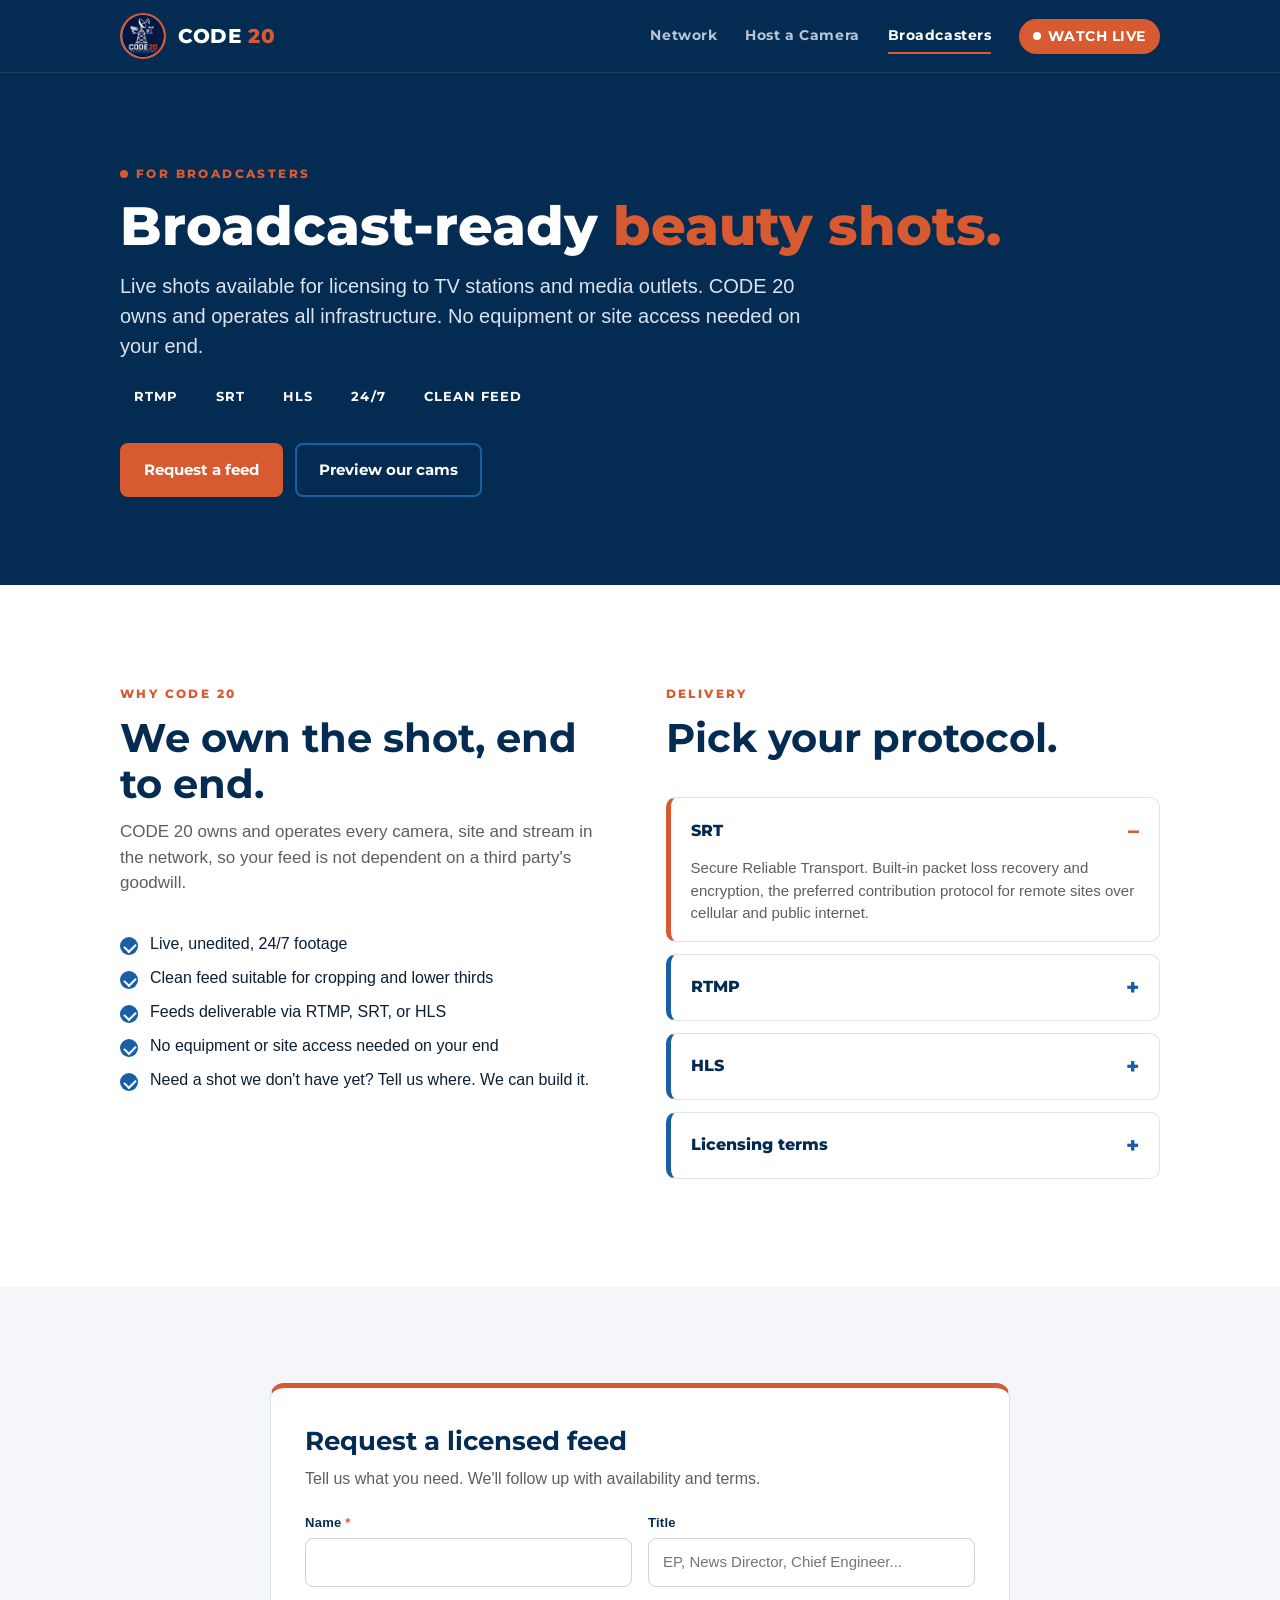
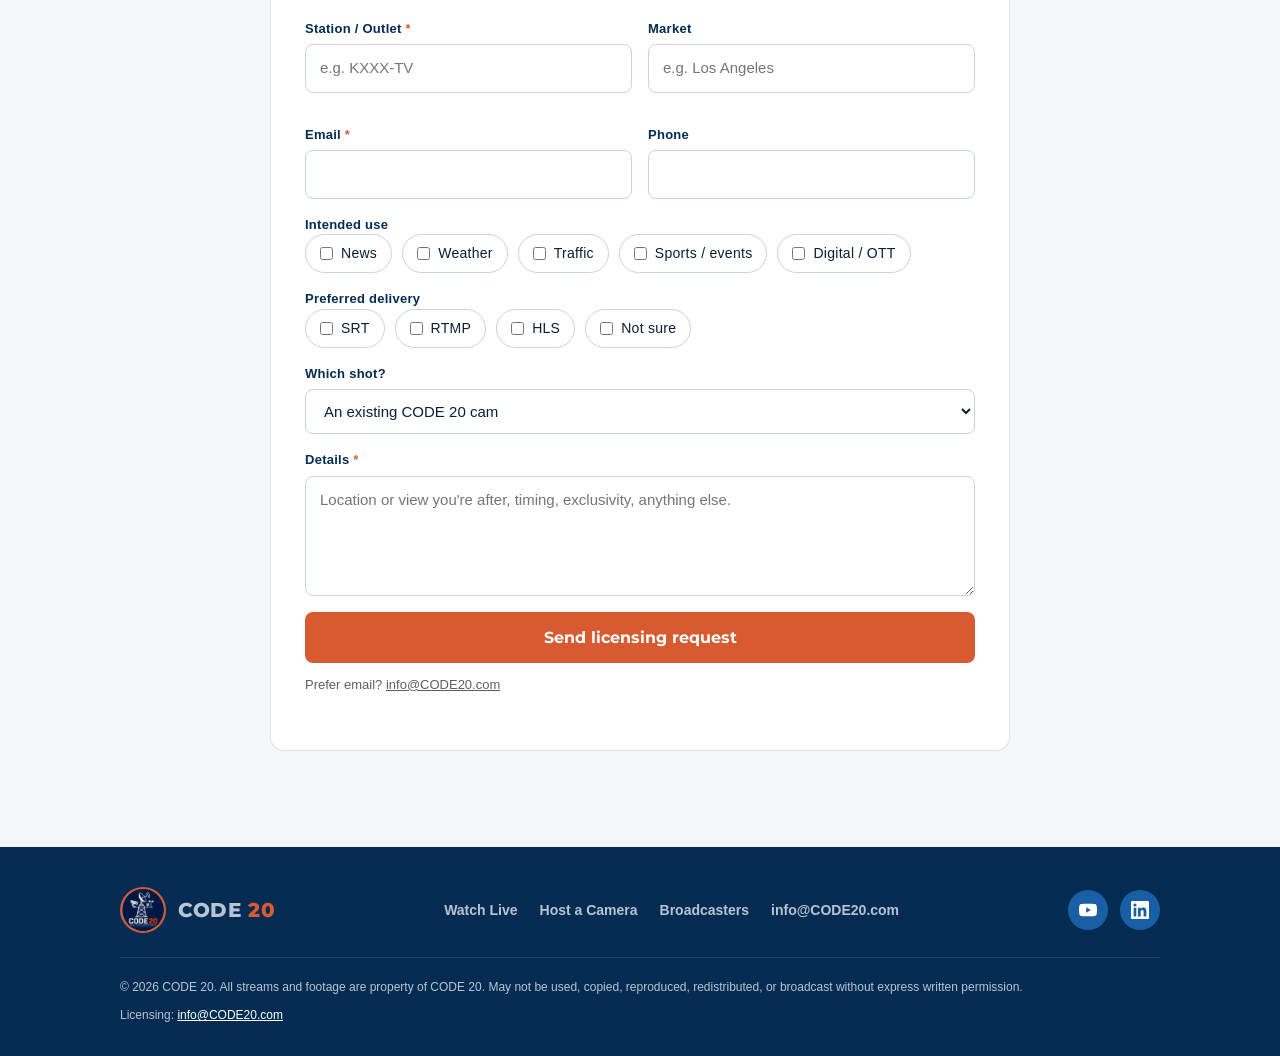
==== broadcasters.html @ 58dc3b3d "Multi-page site: Host and Broadcasters pages, forms, logo and banner" ====
<!DOCTYPE html>
<html lang="en">
<head>
<meta charset="UTF-8">
<meta name="viewport" content="width=device-width, initial-scale=1">
<title>For Broadcasters | CODE 20 LIVE CAMS</title>
<meta name="description" content="Broadcast-ready beauty shots for TV stations and media outlets. CODE 20 owns and operates all infrastructure; feeds via RTMP, SRT, or HLS.">
<meta property="og:title" content="For Broadcasters | CODE 20 LIVE CAMS">
<meta property="og:description" content="Broadcast-ready beauty shots for TV stations and media outlets. CODE 20 owns and operates all infrastructure; feeds via RTMP, SRT, or HLS.">
<meta property="og:image" content="https://code20.com/banner.jpg">
<link rel="icon" href="logo.jpg">
<link rel="preconnect" href="https://fonts.googleapis.com">
<link rel="preconnect" href="https://fonts.gstatic.com" crossorigin>
<link href="https://fonts.googleapis.com/css2?family=Montserrat:wght@600;700;800&display=swap" rel="stylesheet">
<link rel="stylesheet" href="styles.css">
</head>
<body>
  <header class="site-header">
    <div class="wrap">
      <a class="brand" href="index.html"><img src="logo.jpg" alt="CODE 20 logo"><span>CODE <span class="twenty">20</span></span></a>
      <nav>
        <a href="index.html#network">Network</a>
        <a href="host.html">Host a Camera</a>
        <a href="broadcasters.html" class="active">Broadcasters</a>
        <a class="live-pill" href="index.html#live"><span class="dot"></span>WATCH LIVE</a>
      </nav>
    </div>
  </header>

  <section class="page-hero">
    <div class="wrap">
      <span class="eyebrow"><span class="dot coral"></span>For broadcasters</span>
      <h1>Broadcast-ready <em>beauty shots.</em></h1>
      <p>Live shots available for licensing to TV stations and media outlets. CODE 20 owns and operates all infrastructure. No equipment or site access needed on your end.</p>
      <div class="chips"><span class="chip">RTMP</span><span class="chip">SRT</span><span class="chip">HLS</span><span class="chip">24/7</span><span class="chip">CLEAN FEED</span></div>
      <div class="cta"><a class="btn coral" href="#license">Request a feed</a><a class="btn outline" href="https://www.youtube.com/@CODE20LIVECAMS" target="_blank" rel="noopener">Preview our cams</a></div>
    </div>
  </section>

  <section class="band">
    <div class="wrap two-col">
      <div>
        <div class="section-head">
          <span class="eyebrow">Why CODE 20</span>
          <h2>We own the shot, end to end.</h2>
          <p>CODE 20 owns and operates every camera, site and stream in the network, so your feed is not dependent on a third party's goodwill.</p>
        </div>
        <ul class="checks">
          <li>Live, unedited, 24/7 footage</li>
          <li>Clean feed suitable for cropping and lower thirds</li>
          <li>Feeds deliverable via RTMP, SRT, or HLS</li>
          <li>No equipment or site access needed on your end</li>
          <li>Need a shot we don't have yet? Tell us where. We can build it.</li>
        </ul>
      </div>
      <div>
        <div class="section-head">
          <span class="eyebrow">Delivery</span>
          <h2>Pick your protocol.</h2>
        </div>
        <details class="spec" open><summary>SRT</summary><p>Secure Reliable Transport. Built-in packet loss recovery and encryption, the preferred contribution protocol for remote sites over cellular and public internet.</p></details>
        <details class="spec"><summary>RTMP</summary><p>The universal standard for live ingest. Works with virtually every encoder, decoder and streaming platform in your control room.</p></details>
        <details class="spec"><summary>HLS</summary><p>HTTP-based delivery for web players, monitoring walls and OTT workflows. Easy to drop into any browser or media server.</p></details>
        <details class="spec"><summary>Licensing terms</summary><p>All streams and footage are property of CODE 20 and may not be used, copied, reproduced, redistributed, or broadcast without express written permission. Licensing is arranged per station or outlet. Inquiries: <a href="mailto:info@CODE20.com">info@CODE20.com</a>.</p></details>
      </div>
    </div>
  </section>

  <section class="band paper" id="license">
    <div class="wrap" style="max-width:820px">
      <form class="form-card" action="https://formsubmit.co/info@CODE20.com" method="POST">
        <h2>Request a licensed feed</h2>
        <p>Tell us what you need. We'll follow up with availability and terms.</p>
        <input type="hidden" name="_subject" value="New broadcaster licensing inquiry - code20.com">
        <input type="hidden" name="_template" value="table">
        <input type="hidden" name="_next" value="https://code20.com/thanks.html">
        <input type="text" name="_honey" style="display:none">
        <div class="grid2">
          <div class="field"><label for="b-name">Name <span class="req">*</span></label><input id="b-name" name="Name" required></div>
          <div class="field"><label for="b-title">Title</label><input id="b-title" name="Title" placeholder="EP, News Director, Chief Engineer..."></div>
          <div class="field"><label for="b-org">Station / Outlet <span class="req">*</span></label><input id="b-org" name="Station or outlet" required placeholder="e.g. KXXX-TV"></div>
          <div class="field"><label for="b-mkt">Market</label><input id="b-mkt" name="Market" placeholder="e.g. Los Angeles"></div>
          <div class="field"><label for="b-email">Email <span class="req">*</span></label><input id="b-email" type="email" name="email" required></div>
          <div class="field"><label for="b-phone">Phone</label><input id="b-phone" type="tel" name="Phone"></div>
        </div>
        <fieldset class="field"><legend>Intended use</legend>
          <div class="opts"><label><input type="checkbox" name="Use" value="News"> News</label><label><input type="checkbox" name="Use" value="Weather"> Weather</label><label><input type="checkbox" name="Use" value="Traffic"> Traffic</label><label><input type="checkbox" name="Use" value="Sports / events"> Sports / events</label><label><input type="checkbox" name="Use" value="Digital / OTT"> Digital / OTT</label></div></fieldset>
        <fieldset class="field"><legend>Preferred delivery</legend>
          <div class="opts"><label><input type="checkbox" name="Delivery" value="SRT"> SRT</label><label><input type="checkbox" name="Delivery" value="RTMP"> RTMP</label><label><input type="checkbox" name="Delivery" value="HLS"> HLS</label><label><input type="checkbox" name="Delivery" value="Not sure"> Not sure</label></div></fieldset>
        <div class="field"><label for="b-shot">Which shot?</label>
          <select id="b-shot" name="Shot"><option>An existing CODE 20 cam</option><option>A custom shot we want you to build</option><option>Not sure yet</option></select></div>
        <div class="field"><label for="b-msg">Details <span class="req">*</span></label><textarea id="b-msg" name="Details" required placeholder="Location or view you're after, timing, exclusivity, anything else."></textarea></div>
        <button class="btn coral" type="submit">Send licensing request</button>
        <p class="small">Prefer email? <a href="mailto:info@CODE20.com">info@CODE20.com</a></p>
      </form>
    </div>
  </section>

  <footer>
    <div class="wrap">
      <div class="foot-top">
        <a class="brand" href="index.html"><img src="logo.jpg" alt=""><span>CODE <span class="twenty">20</span></span></a>
        <div class="foot-links">
          <a href="index.html#live">Watch Live</a>
          <a href="host.html">Host a Camera</a>
          <a href="broadcasters.html">Broadcasters</a>
          <a href="mailto:info@CODE20.com">info@CODE20.com</a>
        </div>
        <div class="social">
          <a href="https://www.youtube.com/@CODE20LIVECAMS" target="_blank" rel="noopener" aria-label="YouTube"><svg viewBox="0 0 24 24"><path d="M23.5 6.2a3 3 0 0 0-2.1-2.1C19.5 3.6 12 3.6 12 3.6s-7.5 0-9.4.5A3 3 0 0 0 .5 6.2 31 31 0 0 0 0 12a31 31 0 0 0 .5 5.8 3 3 0 0 0 2.1 2.1c1.9.5 9.4.5 9.4.5s7.5 0 9.4-.5a3 3 0 0 0 2.1-2.1A31 31 0 0 0 24 12a31 31 0 0 0-.5-5.8zM9.6 15.6V8.4l6.2 3.6-6.2 3.6z"/></svg></a>
          <a href="https://www.linkedin.com/company/code20livecams/" target="_blank" rel="noopener" aria-label="LinkedIn"><svg viewBox="0 0 24 24"><path d="M20.4 20.5h-3.6v-5.6c0-1.3 0-3-1.8-3s-2.1 1.4-2.1 2.9v5.7H9.3V9h3.4v1.6h.1c.5-.9 1.6-1.8 3.4-1.8 3.6 0 4.3 2.4 4.3 5.5v6.2zM5.3 7.4a2.1 2.1 0 1 1 0-4.2 2.1 2.1 0 0 1 0 4.2zM7.1 20.5H3.5V9h3.6v11.5zM22.2 0H1.8C.8 0 0 .8 0 1.7v20.6c0 .9.8 1.7 1.8 1.7h20.4c1 0 1.8-.8 1.8-1.7V1.7C24 .8 23.2 0 22.2 0z"/></svg></a>
        </div>
      </div>
      <div class="foot-bottom">
        <div>&copy; <span class="yr">2026</span> CODE 20. All streams and footage are property of CODE 20. May not be used, copied, reproduced, redistributed, or broadcast without express written permission.</div>
        <div>Licensing: <a href="mailto:info@CODE20.com">info@CODE20.com</a></div>
      </div>
    </div>
  </footer>
<script>document.querySelectorAll('.yr').forEach(e=>e.textContent=new Date().getFullYear());</script>
</body>
</html>
---- styles.css ----
/* CODE 20 brand kit: navy #042C53, blue #185FA5, coral #D85A30, gray #5F5E5A. Flat, no gradients. */
:root{--blue:#185FA5;--navy:#042C53;--navy2:#06386A;--coral:#D85A30;--gray:#5F5E5A;--ink:#0B1F33;--white:#FFFFFF;--paper:#F4F6F9;--line:#DDE3EA;--soft:#B9C4D2}
*{box-sizing:border-box;margin:0;padding:0}
html{scroll-behavior:smooth}
body{font-family:Arial,Helvetica,sans-serif;color:var(--ink);background:var(--white);min-height:100vh;display:flex;flex-direction:column;line-height:1.5}
h1,h2,h3,.brand,.btn,.eyebrow,nav a{font-family:Montserrat,Arial,Helvetica,sans-serif}
a{color:inherit}
img{max-width:100%;display:block}
.wrap{max-width:1120px;margin:0 auto;padding:0 clamp(20px,5vw,40px)}

/* header */
.site-header{background:var(--navy);color:var(--white);position:sticky;top:0;z-index:20;border-bottom:1px solid rgba(255,255,255,.08)}
.site-header .wrap{display:flex;align-items:center;justify-content:space-between;gap:16px;height:72px}
.brand{display:flex;align-items:center;gap:12px;text-decoration:none;font-weight:800;font-size:20px;letter-spacing:.03em}
.brand img{width:46px;height:46px;border-radius:50%;border:2px solid var(--coral)}
.brand .twenty{color:var(--coral)}
nav{display:flex;align-items:center;gap:clamp(12px,2.4vw,28px);font-size:14px;font-weight:700;letter-spacing:.04em}
nav a{text-decoration:none;color:var(--soft);padding:6px 0;border-bottom:2px solid transparent}
nav a:hover,nav a.active{color:var(--white);border-bottom-color:var(--coral)}
nav .live-pill{display:inline-flex;align-items:center;gap:7px;color:var(--white);background:var(--coral);padding:7px 14px;border-radius:999px;border:0}
nav .live-pill:hover{border:0;opacity:.92}
.dot{width:8px;height:8px;border-radius:50%;background:currentColor;animation:blink 1.6s infinite;display:inline-block}
.dot.coral{background:var(--coral)}
@keyframes blink{50%{opacity:.25}}
@media (max-width:720px){nav a:not(.live-pill){display:none}}

/* hero */
.hero{background:var(--navy);color:var(--white);padding:clamp(28px,5vw,48px) 0 clamp(56px,8vw,96px)}
.banner{border-radius:16px;overflow:hidden;border:1px solid rgba(255,255,255,.12)}
.banner img{width:100%;height:auto}
.hero-grid{display:grid;grid-template-columns:1fr 1.25fr;gap:clamp(28px,4vw,56px);align-items:center;margin-top:clamp(32px,5vw,56px)}
@media (max-width:900px){.hero-grid{grid-template-columns:1fr}}
.eyebrow{display:inline-flex;align-items:center;gap:8px;font-size:12px;font-weight:800;letter-spacing:.2em;color:var(--coral);text-transform:uppercase}
.hero h1{font-size:clamp(34px,5vw,56px);line-height:1.05;font-weight:800;margin:14px 0 18px;letter-spacing:-.01em}
.hero h1 em{font-style:normal;color:var(--coral)}
.hero p.lead{font-size:clamp(17px,1.8vw,20px);color:#DCE3EC;max-width:560px}
.cta{margin-top:28px;display:flex;flex-wrap:wrap;gap:12px}
.btn{display:inline-flex;align-items:center;gap:10px;padding:14px 22px;border-radius:8px;font-weight:700;text-decoration:none;font-size:15px;border:2px solid transparent;cursor:pointer;transition:transform .15s,opacity .15s}
.btn:hover{transform:translateY(-1px)}
.btn svg{width:18px;height:18px;fill:currentColor}
.btn.coral{background:var(--coral);color:var(--white)}
.btn.blue{background:var(--blue);color:var(--white)}
.btn.outline{border-color:var(--blue);color:var(--white)}
.btn.outline.dark{color:var(--navy)}
.player-card{background:var(--navy2);border:1px solid rgba(255,255,255,.12);border-radius:16px;padding:14px}
.player-card .label{display:flex;justify-content:space-between;align-items:center;font-size:12px;font-weight:800;letter-spacing:.16em;color:var(--soft);padding:4px 4px 12px}
.player-card .label .now{display:flex;align-items:center;gap:8px;color:var(--white)}
.player{position:relative;width:100%;aspect-ratio:16/9;background:#000;border-radius:10px;overflow:hidden}
.player iframe{position:absolute;inset:0;width:100%;height:100%;border:0}

/* sections */
section.band{padding:clamp(56px,8vw,96px) 0}
section.band.paper{background:var(--paper)}
.section-head{max-width:720px;margin-bottom:36px}
.section-head h2{font-size:clamp(28px,3.4vw,40px);color:var(--navy);line-height:1.15;margin:10px 0 12px}
.section-head p{color:var(--gray);font-size:17px}
.tiles{display:grid;grid-template-columns:repeat(auto-fit,minmax(260px,1fr));gap:22px}
a.tile{display:flex;flex-direction:column;text-decoration:none;background:var(--white);border:1px solid var(--line);border-top:5px solid var(--blue);border-radius:12px;padding:28px;transition:transform .15s,border-color .15s,box-shadow .15s}
a.tile:hover{transform:translateY(-3px);border-top-color:var(--coral)}
.tile .icon{width:52px;height:52px;border-radius:12px;background:var(--navy);display:grid;place-items:center;margin-bottom:18px}
.tile .icon svg{width:26px;height:26px;stroke:var(--white);fill:none;stroke-width:1.8;stroke-linecap:round;stroke-linejoin:round}
.tile h3{font-size:21px;color:var(--navy);margin:6px 0 8px}
.tile p{color:var(--gray);font-size:15px;flex:1}
.tile .more{margin-top:18px;font-weight:700;color:var(--blue);font-family:Montserrat,Arial,sans-serif;font-size:14px}
a.tile:hover .more{color:var(--coral)}
.stats{display:grid;grid-template-columns:repeat(auto-fit,minmax(180px,1fr));gap:1px;background:var(--line);border:1px solid var(--line);border-radius:12px;overflow:hidden;margin-top:40px}
.stat{background:var(--white);padding:22px 24px}
.stat b{display:block;font-family:Montserrat,Arial,sans-serif;font-size:26px;color:var(--navy)}
.stat span{color:var(--gray);font-size:14px}

/* page hero (inner pages) */
.page-hero{background:var(--navy);color:var(--white);padding:clamp(48px,7vw,88px) 0}
.page-hero h1{font-size:clamp(34px,5vw,54px);font-weight:800;line-height:1.08;margin:12px 0 16px}
.page-hero h1 em{font-style:normal;color:var(--coral)}
.page-hero p{font-size:clamp(17px,1.8vw,20px);color:#DCE3EC;max-width:720px}

/* content blocks */
.two-col{display:grid;grid-template-columns:1fr 1fr;gap:clamp(28px,4vw,56px);align-items:start}
@media (max-width:900px){.two-col{grid-template-columns:1fr}}
.steps{list-style:none;counter-reset:s;display:grid;gap:16px}
.steps li{counter-increment:s;background:var(--white);border:1px solid var(--line);border-radius:12px;padding:20px 20px 20px 72px;position:relative}
.steps li::before{content:counter(s);position:absolute;left:20px;top:18px;width:36px;height:36px;border-radius:50%;background:var(--coral);color:var(--white);display:grid;place-items:center;font-weight:800;font-family:Montserrat,Arial,sans-serif}
.steps h3{font-size:17px;color:var(--navy);margin-bottom:4px}
.steps p{color:var(--gray);font-size:15px}
.checks{list-style:none;display:grid;gap:10px}
.checks li{padding-left:30px;position:relative;color:var(--ink)}
.checks li::before{content:"";position:absolute;left:0;top:5px;width:18px;height:18px;border-radius:50%;background:var(--blue)}
.checks li::after{content:"";position:absolute;left:6px;top:9px;width:6px;height:9px;border:solid var(--white);border-width:0 2px 2px 0;transform:rotate(45deg)}
.chips{display:flex;flex-wrap:wrap;gap:10px;margin:18px 0}
.chip{display:inline-block;padding:8px 14px;border-radius:999px;background:var(--navy);color:var(--white);font-weight:700;font-size:13px;letter-spacing:.08em;font-family:Montserrat,Arial,sans-serif}
details.spec{background:var(--white);border:1px solid var(--line);border-left:5px solid var(--blue);border-radius:10px;padding:16px 20px;margin-bottom:12px}
details.spec[open]{border-left-color:var(--coral)}
details.spec summary{cursor:pointer;font-weight:800;color:var(--navy);font-family:Montserrat,Arial,sans-serif;list-style:none;display:flex;justify-content:space-between;align-items:center}
details.spec summary::-webkit-details-marker{display:none}
details.spec summary::after{content:"+";font-size:22px;color:var(--blue)}
details.spec[open] summary::after{content:"\2013";color:var(--coral)}
details.spec p{color:var(--gray);margin-top:10px;font-size:15px}
.note{background:var(--paper);border:1px solid var(--line);border-radius:12px;padding:20px 22px;color:var(--gray);font-size:15px}
.note b{color:var(--navy)}

/* forms */
.form-card{background:var(--white);border:1px solid var(--line);border-top:5px solid var(--coral);border-radius:14px;padding:clamp(22px,3vw,34px)}
.form-card h2{font-size:26px;color:var(--navy);margin-bottom:6px}
.form-card > p{color:var(--gray);margin-bottom:22px}
.grid2{display:grid;grid-template-columns:1fr 1fr;gap:16px}
@media (max-width:640px){.grid2{grid-template-columns:1fr}}
.field{display:flex;flex-direction:column;gap:6px;margin-bottom:16px}
.field label,.field legend{font-size:13px;font-weight:700;color:var(--navy);letter-spacing:.02em}
.field input,.field select,.field textarea{font:inherit;font-size:15px;padding:12px 14px;border:1px solid #C9D3DE;border-radius:8px;background:var(--white);color:var(--ink);width:100%}
.field textarea{min-height:120px;resize:vertical}
.field input:focus,.field select:focus,.field textarea:focus{outline:2px solid var(--blue);outline-offset:1px;border-color:var(--blue)}
fieldset.field{border:0}
.opts{display:flex;flex-wrap:wrap;gap:10px}
.opts label{display:inline-flex;align-items:center;gap:8px;font-weight:400;font-size:14px;color:var(--ink);border:1px solid #C9D3DE;border-radius:999px;padding:8px 14px;cursor:pointer}
.opts input{width:auto;accent-color:var(--coral)}
.req{color:var(--coral)}
.form-card .btn{width:100%;justify-content:center;font-size:16px}
.small{font-size:13px;color:var(--gray);margin-top:12px}

/* footer */
footer{background:var(--navy);color:var(--soft);margin-top:auto}
footer .wrap{padding-top:40px;padding-bottom:32px}
.foot-top{display:flex;justify-content:space-between;align-items:center;flex-wrap:wrap;gap:20px;padding-bottom:24px;border-bottom:1px solid rgba(255,255,255,.1)}
.foot-links{display:flex;gap:22px;flex-wrap:wrap;font-size:14px;font-weight:700}
.foot-links a{text-decoration:none;color:var(--soft)}
.foot-links a:hover{color:var(--white)}
.social{display:flex;align-items:center;gap:12px}
.social a{width:40px;height:40px;border-radius:50%;background:var(--blue);display:grid;place-items:center}
.social a:hover{background:var(--coral)}
.social svg{width:18px;height:18px;fill:var(--white)}
.foot-bottom{display:flex;justify-content:space-between;flex-wrap:wrap;gap:10px;padding-top:20px;font-size:12px}
.foot-bottom a{color:var(--white)}
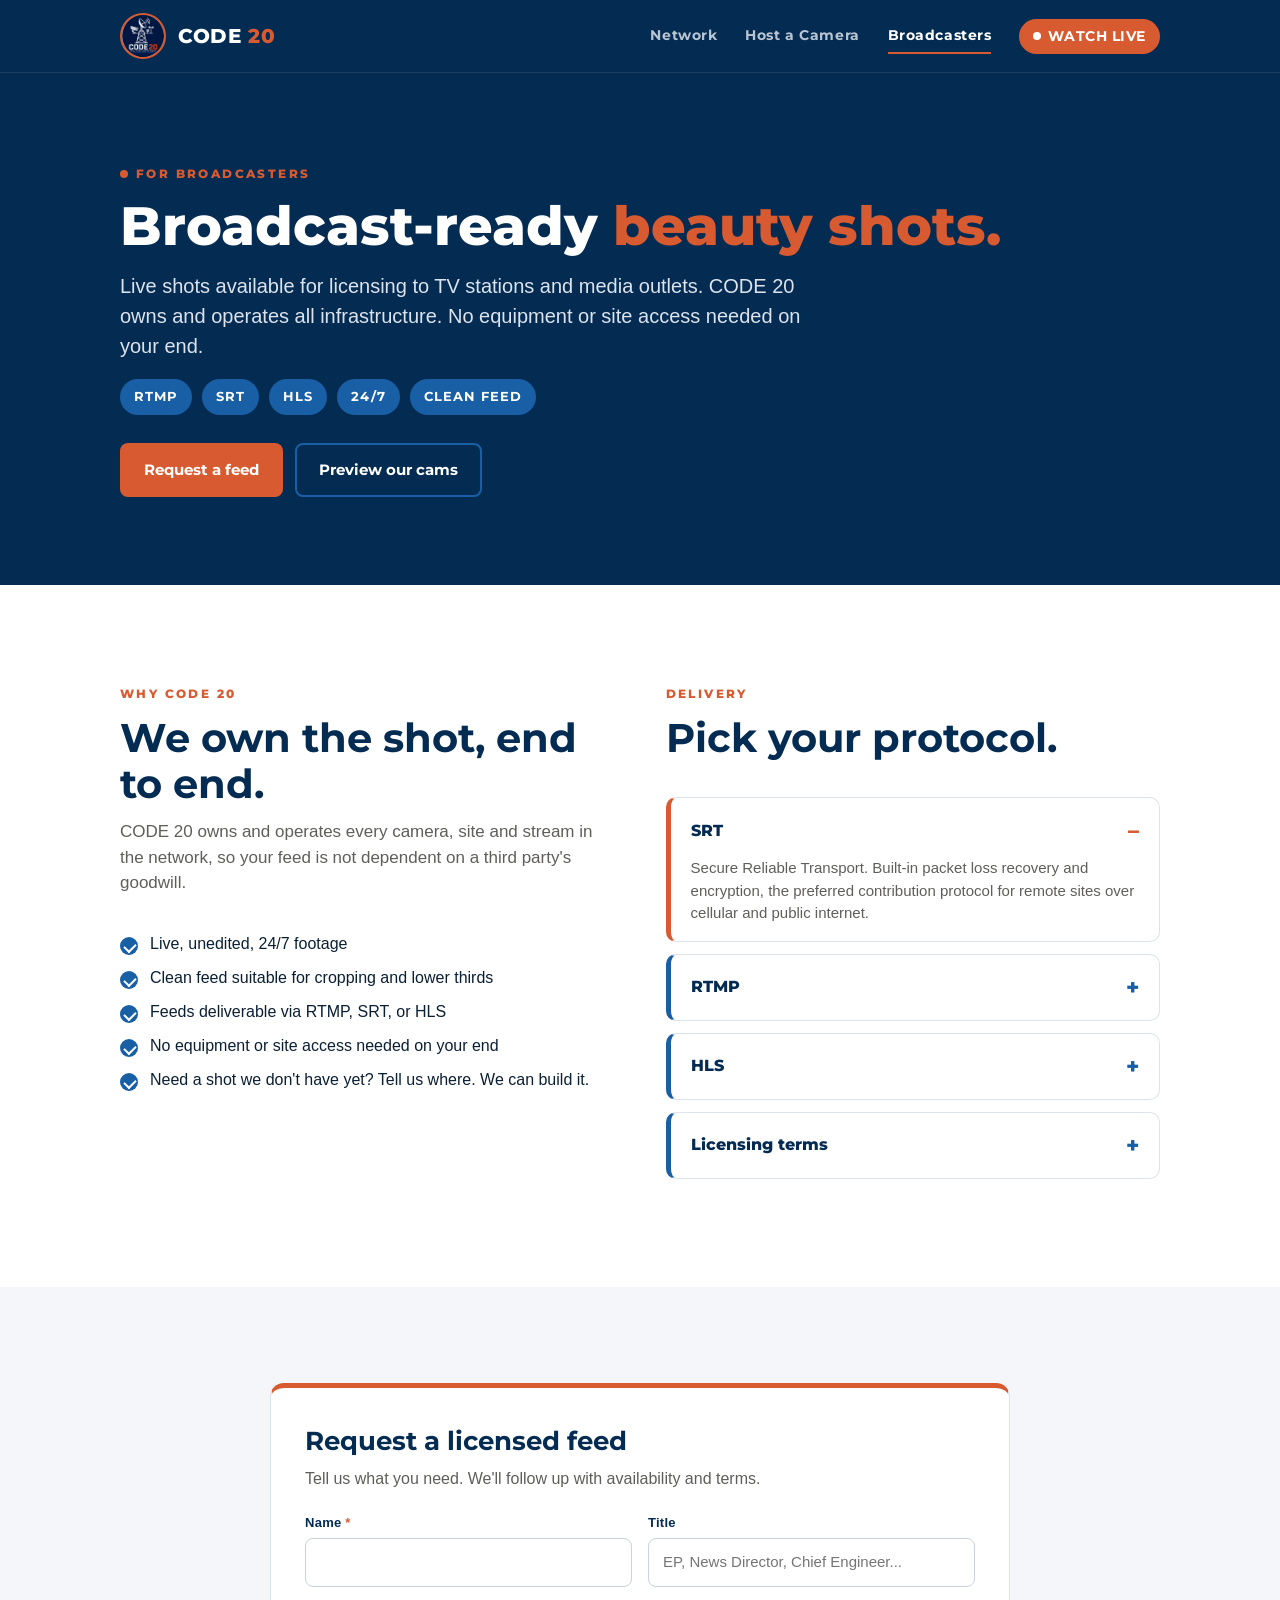
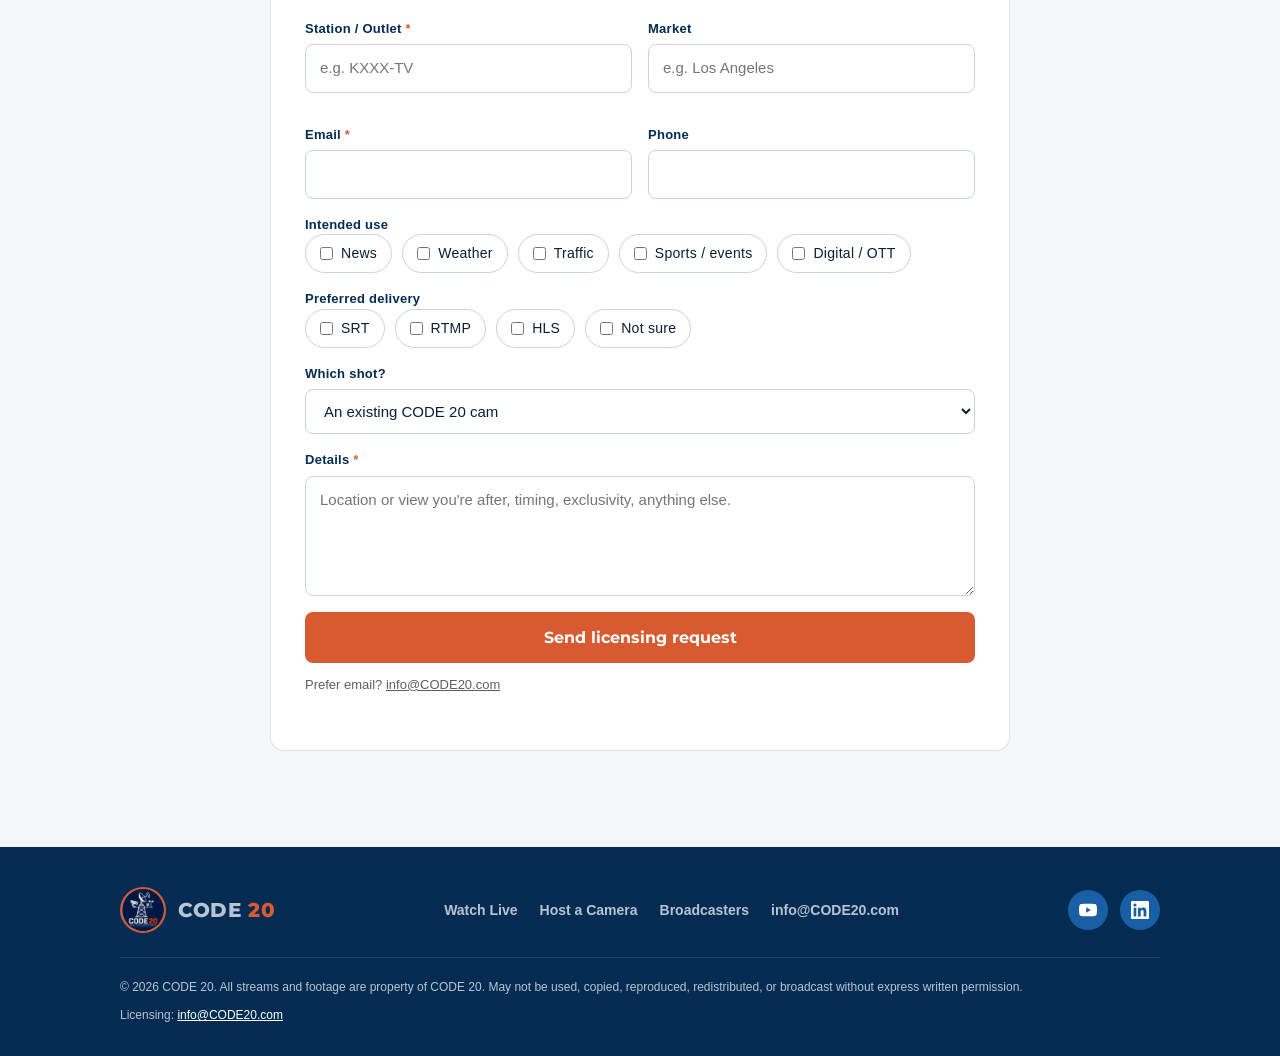
==== commit e138b22a: "Enhance licensing request form functionality Added form submission handling and error message displa" ====
--- a/broadcasters.html
+++ b/broadcasters.html
@@ -68,11 +68,12 @@
 
   <section class="band paper" id="license">
     <div class="wrap" style="max-width:820px">
-      <form class="form-card" action="https://formsubmit.co/info@CODE20.com" method="POST">
+      <form class="form-card" data-c20 action="https://formsubmit.co/info@CODE20.com" method="POST">
         <h2>Request a licensed feed</h2>
         <p>Tell us what you need. We'll follow up with availability and terms.</p>
         <input type="hidden" name="_subject" value="New broadcaster licensing inquiry - code20.com">
         <input type="hidden" name="_template" value="table">
+        <input type="hidden" name="_captcha" value="false">
         <input type="hidden" name="_next" value="https://code20.com/thanks.html">
         <input type="text" name="_honey" style="display:none">
         <div class="grid2">
@@ -92,6 +93,7 @@
         <div class="field"><label for="b-msg">Details <span class="req">*</span></label><textarea id="b-msg" name="Details" required placeholder="Location or view you're after, timing, exclusivity, anything else."></textarea></div>
         <button class="btn coral" type="submit">Send licensing request</button>
         <p class="small">Prefer email? <a href="mailto:info@CODE20.com">info@CODE20.com</a></p>
+<p class="form-msg small" style="display:none;color:#D85A30;font-weight:700">Sorry, that didn't go through. Please email us at <a href="mailto:info@CODE20.com">info@CODE20.com</a>.</p>
       </form>
     </div>
   </section>
@@ -118,5 +120,18 @@
     </div>
   </footer>
 <script>document.querySelectorAll('.yr').forEach(e=>e.textContent=new Date().getFullYear());</script>
+<script>
+document.querySelectorAll('form[data-c20]').forEach(function(f){
+  f.addEventListener('submit', function(e){
+    e.preventDefault();
+    var b=f.querySelector('button[type=submit]'); var t=b.textContent; b.disabled=true; b.textContent='Sending...';
+    var msg=f.querySelector('.form-msg');
+    fetch('https://formsubmit.co/ajax/info@CODE20.com',{method:'POST',headers:{'Accept':'application/json'},body:new FormData(f)})
+      .then(function(r){return r.json().then(function(j){return {ok:r.ok,j:j};});})
+      .then(function(x){ if(x.ok && String(x.j.success)==='true'){ window.location.href='thanks.html'; } else { throw new Error(x.j.message||'Send failed'); } })
+      .catch(function(){ b.disabled=false; b.textContent=t; msg.style.display='block'; });
+  });
+});
+</script>
 </body>
 </html>
--- a/styles.css
+++ b/styles.css
@@ -130,3 +130,4 @@
 .social svg{width:18px;height:18px;fill:var(--white)}
 .foot-bottom{display:flex;justify-content:space-between;flex-wrap:wrap;gap:10px;padding-top:20px;font-size:12px}
 .foot-bottom a{color:var(--white)}
+.page-hero .chip{background:var(--blue)}
